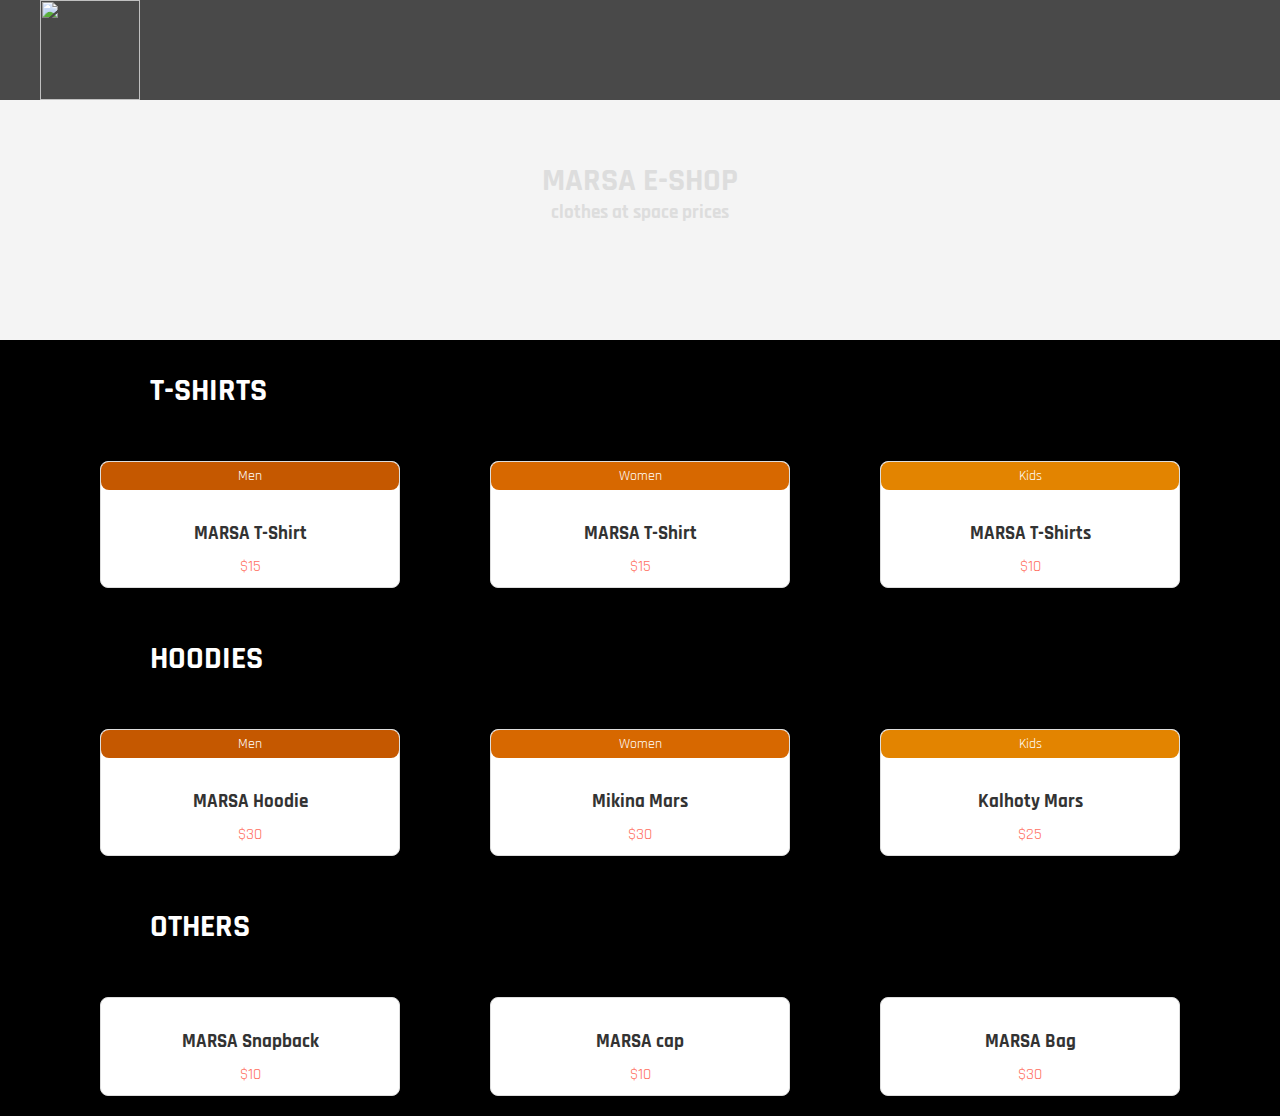
==== eshop.html @ 3588aebb "Add files via upload" ====
<!DOCTYPE html>
<html lang="en">
<head>
    <meta charset="UTF-8">
    <meta name="viewport" content="width=device-width, initial-scale=1.0">
    <link rel="stylesheet" href="eshop.css">
    <link href="https://fonts.googleapis.com/css2?family=Poppins:wght@400;600&display=swap" rel="stylesheet">
    <link href="https://fonts.googleapis.com/css2?family=Nunito:wght@400;600;700&display=swap" rel="stylesheet">
    <link href="https://fonts.googleapis.com/css2?family=Playfair+Display:wght@400;700&display=swap" rel="stylesheet">


    <title>E-SHOP</title>
</head>
<body>

    <header>
        <nav>
          <div class="logo">
            <a href="index.html"><img src="img/marsa logo.png" alt=""></a>
          </div>


        </nav>

          

    </header>      

        <div class="title">
            <h1 id="h1">MARSA E-SHOP</h1>
            <h3>clothes at space prices</h3>

            
        </div>
            <div></div>

        </div>

        <main>
            <div class="section-products">
            <h1 class="title-products">T-SHIRTS</h1>
            <section class="product-list">
                <div class="product-item">
                    <div class="label-men">Men</div>
                        <img src="img/shirt.png" alt="">
                    
                        
                    <h2>MARSA T-Shirt</h2>
                    <p class="price">$15</p>
                </div>

                
    
                <div class="product-item">
                    <div class="label-women">Women</div>
                        <img src="img/shirt2.png" alt="">
                    
                    <h2>MARSA T-Shirt</h2>
                    <p class="price">$15</p>
                </div>
    
                <div class="product-item">
                    <div class="label-kids">Kids</div>
                        <img src="img/shirt3.png" alt="">
                    
                    <h2>MARSA T-Shirts</h2>
                    <p class="price">$10</p>
                </div>
            </section>
        </div>


        <div class="section-products">
            <h1 class="title-products">HOODIES</h1>


            <section class="product-list">
                <div class="product-item">
                    <div class="label-men">Men</div>
                        <img src="img/hoodie.png" alt="">
                    
                        
                    <h2>MARSA Hoodie</h2>
                    <p class="price">$30</p>
                </div>

                
    
                <div class="product-item">
                    <div class="label-women">Women</div>
                        <img src="img/hoodie2.png" alt="">
                    
                    <h2>Mikina Mars</h2>
                    <p class="price">$30</p>
                </div>
    
                <div class="product-item"> 
                    <div class="label-kids">Kids</div>
                        <img src="img/hoodie.png" alt="">
                    
                    <h2>Kalhoty Mars</h2>
                    <p class="price">$25</p>
                </div>
            </section>
        </div>

        <div class="section-products">
            <h1 class="title-products">OTHERS</h1>


            <section class="product-list">
                <div class="product-item">
                        <img src="img/snapback.png" alt="">
                    
                        
                    <h2>MARSA Snapback</h2>
                    <p class="price">$10</p>
                </div>

                
    
                <div class="product-item">
                        <img src="img/cap.png" alt="">
                    
                    <h2>MARSA cap</h2>
                    <p class="price">$10</p>
                </div>
    
                <div class="product-item">
                        <img src="img/bag.png" alt="">
                    
                    <h2>MARSA Bag</h2>
                    <p class="price">$30</p>
                </div>
            </section>
        </div>


        </main>
    </body>
    </html>
    

</body>
</html>
---- eshop.css ----
@import url('https://fonts.googleapis.com/css2?family=Rajdhani:wght@300;400;500;600;700&display=swap');
* {
    margin: 0;
    padding: 0;
    box-sizing: border-box;
    font-family: "Rajdhani", sans-serif;
}




body {

    background-color: #f4f4f4;
    color: #333;
}

header {
    background: rgba(0, 0, 0, 0.7); 
    position: fixed;
    width: 100%;
    top: 0;
    left: 0;
    z-index: 1000;
    height: 100px;
  }
  
  nav {
    display: flex;
    justify-content: space-between;
    align-items: center;
   padding: 0;
    max-width: 1200px;
    margin: auto;
  }
  
  .logo img {
    height: 100px;
    width: 100px;
  }

.title{
   
    height: 340px;
    width: 100%;
    text-align: center;
    color: #ddd;
    background-image: url(img/mars.png)
}

#h1{
    padding-top: 160px;
}

.product-list {
    display: flex;
    justify-content: center;
    gap: 90px;
    padding: 20px;
    flex-wrap: wrap;
}

.product-item {
    background: white;
    border: 1px solid #ddd;
    border-radius: 8px;
    width: 300px;
    text-align: center;
    box-shadow: 0 4px 8px rgba(0, 0, 0, 0.1);
    transition: transform 0.5s;
}

.product-item:hover {
    transform: scale(1.05);
    box-shadow: 0 4px 8px rgba(166, 109, 3, 0.396)
}

.product-item img {
    width: 100%;
    border-radius: 8px 8px 0 0;
}

.product-item h2 {
    font-size: 1.2em;
    margin: 10px 0;
}

.product-item .price {
    font-size: 1em;
    color: #ff6f61;
    margin-bottom: 10px;
}


.title-products{
    color: white;
    padding-top: 30px;
    padding-left: 150px;
    padding-bottom: 30px;
}

.label-men {
    position: center; 
    top: 10px; 
    left: 10px; 
    background-color: #c55800; 
    color: #fff; 
    padding: 5px 10px; 
    border-radius: 8px; 
    font-size: 14px; 
}

.label-women {
    position: center; 
    top: 10px; 
    left: 10px; 
    background-color:#d76800; 
    color: #fff; 
    padding: 5px 10px; 
    border-radius: 8px; 
    font-size: 14px; 
}

.label-kids {
    position: center; 
    top: 10px; 
    left: 10px; 
    background-color: #e38400; 
    color: #fff; 
    padding: 5px 10px; 
    border-radius: 8px; 
    font-size: 14px; 
}

.section-products{
    background-color: black;
}
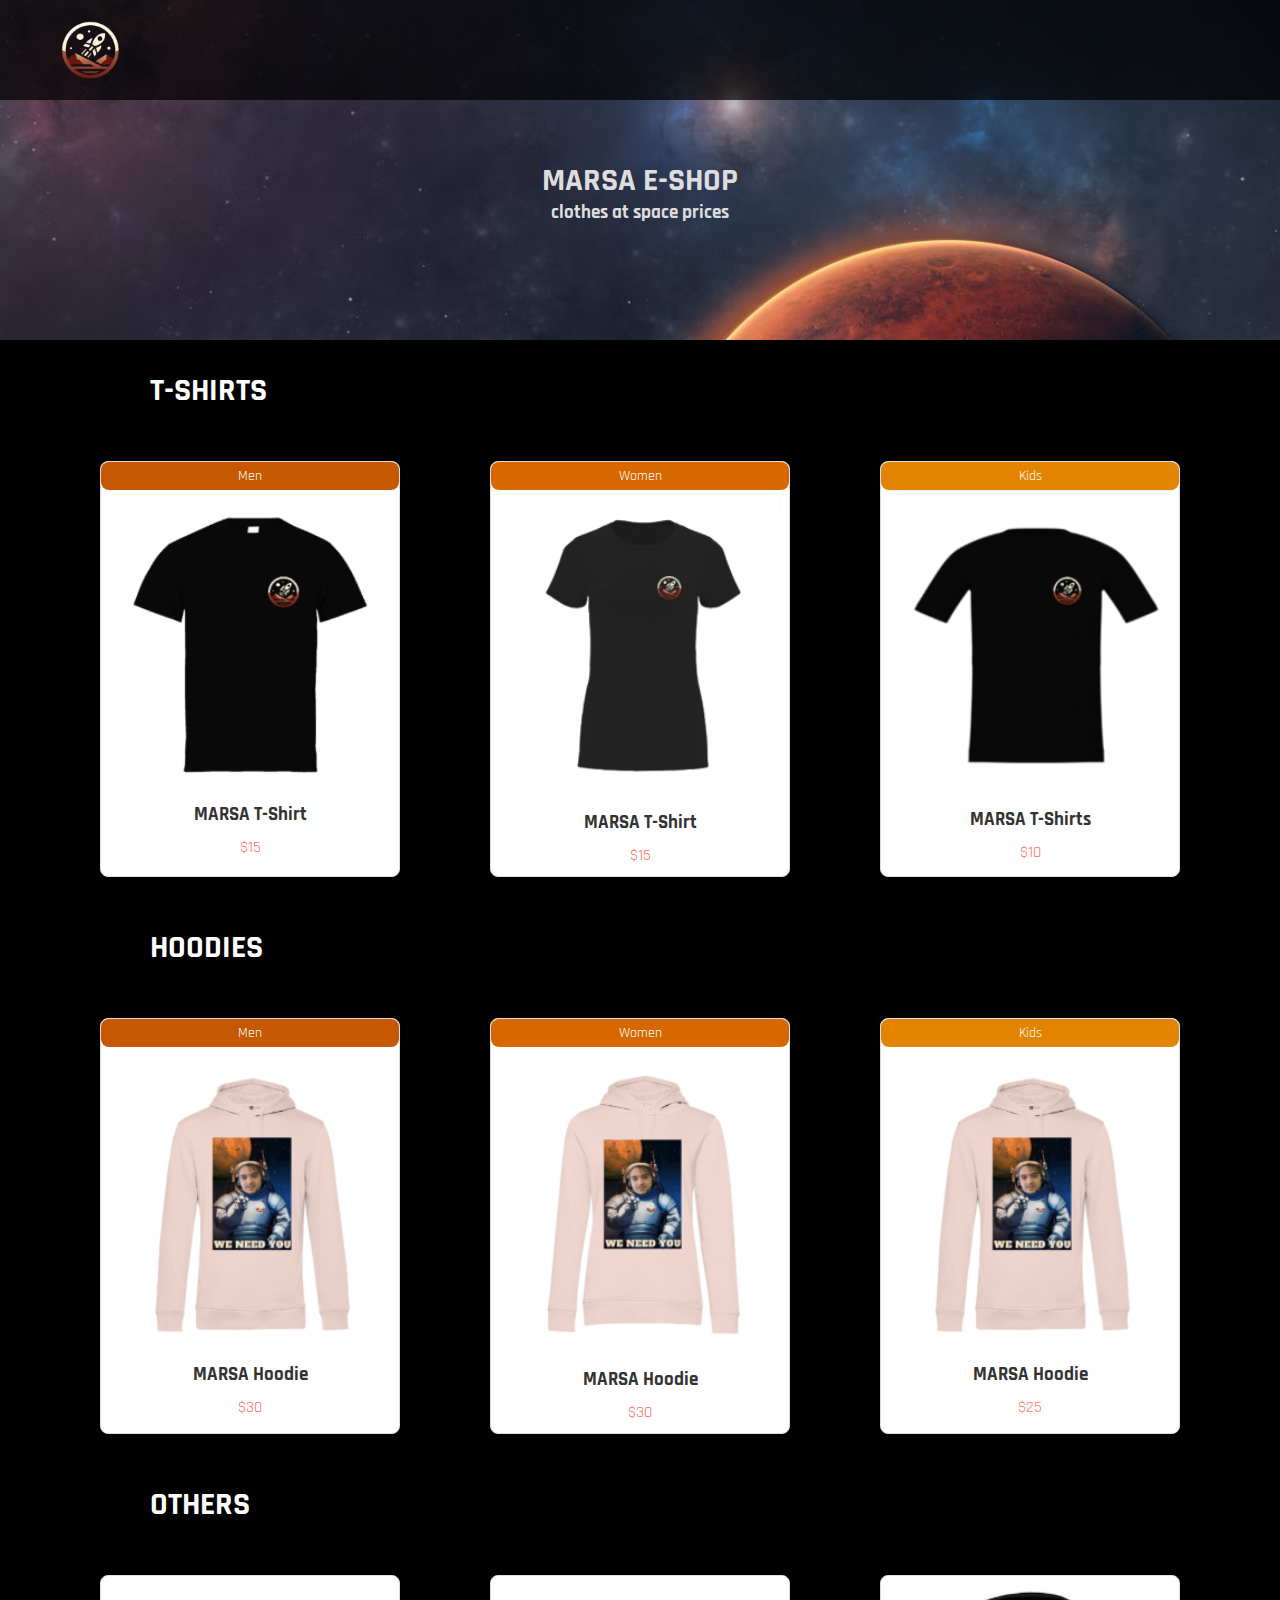
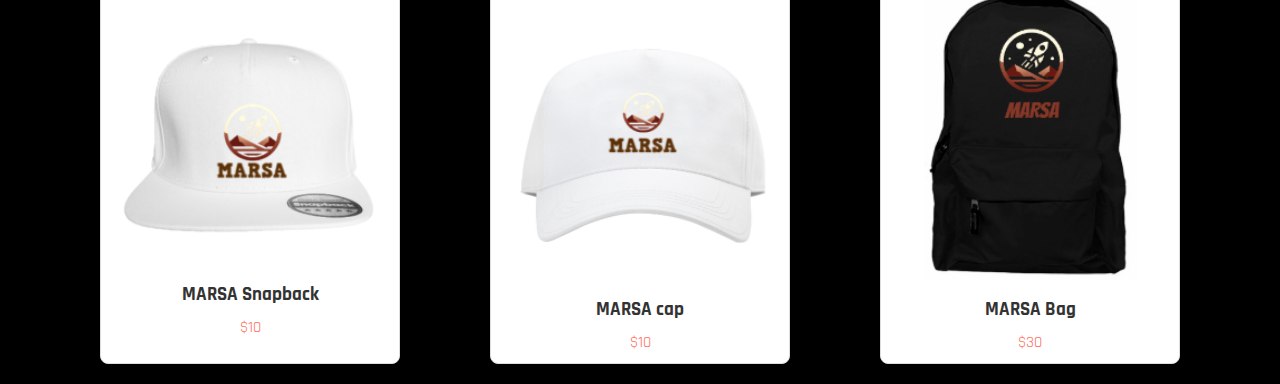
==== commit 4be80dd9: "adam je trouba dela z mikiny kalhoty" ====
--- a/eshop.html
+++ b/eshop.html
@@ -90,7 +90,7 @@
                     <div class="label-women">Women</div>
                         <img src="img/hoodie2.png" alt="">
                     
-                    <h2>Mikina Mars</h2>
+                    <h2>MARSA Hoodie</h2>
                     <p class="price">$30</p>
                 </div>
     
@@ -98,7 +98,7 @@
                     <div class="label-kids">Kids</div>
                         <img src="img/hoodie.png" alt="">
                     
-                    <h2>Kalhoty Mars</h2>
+                    <h2>MARSA Hoodie</h2>
                     <p class="price">$25</p>
                 </div>
             </section>
@@ -142,4 +142,4 @@
     
 
 </body>
-</html>+</html>
